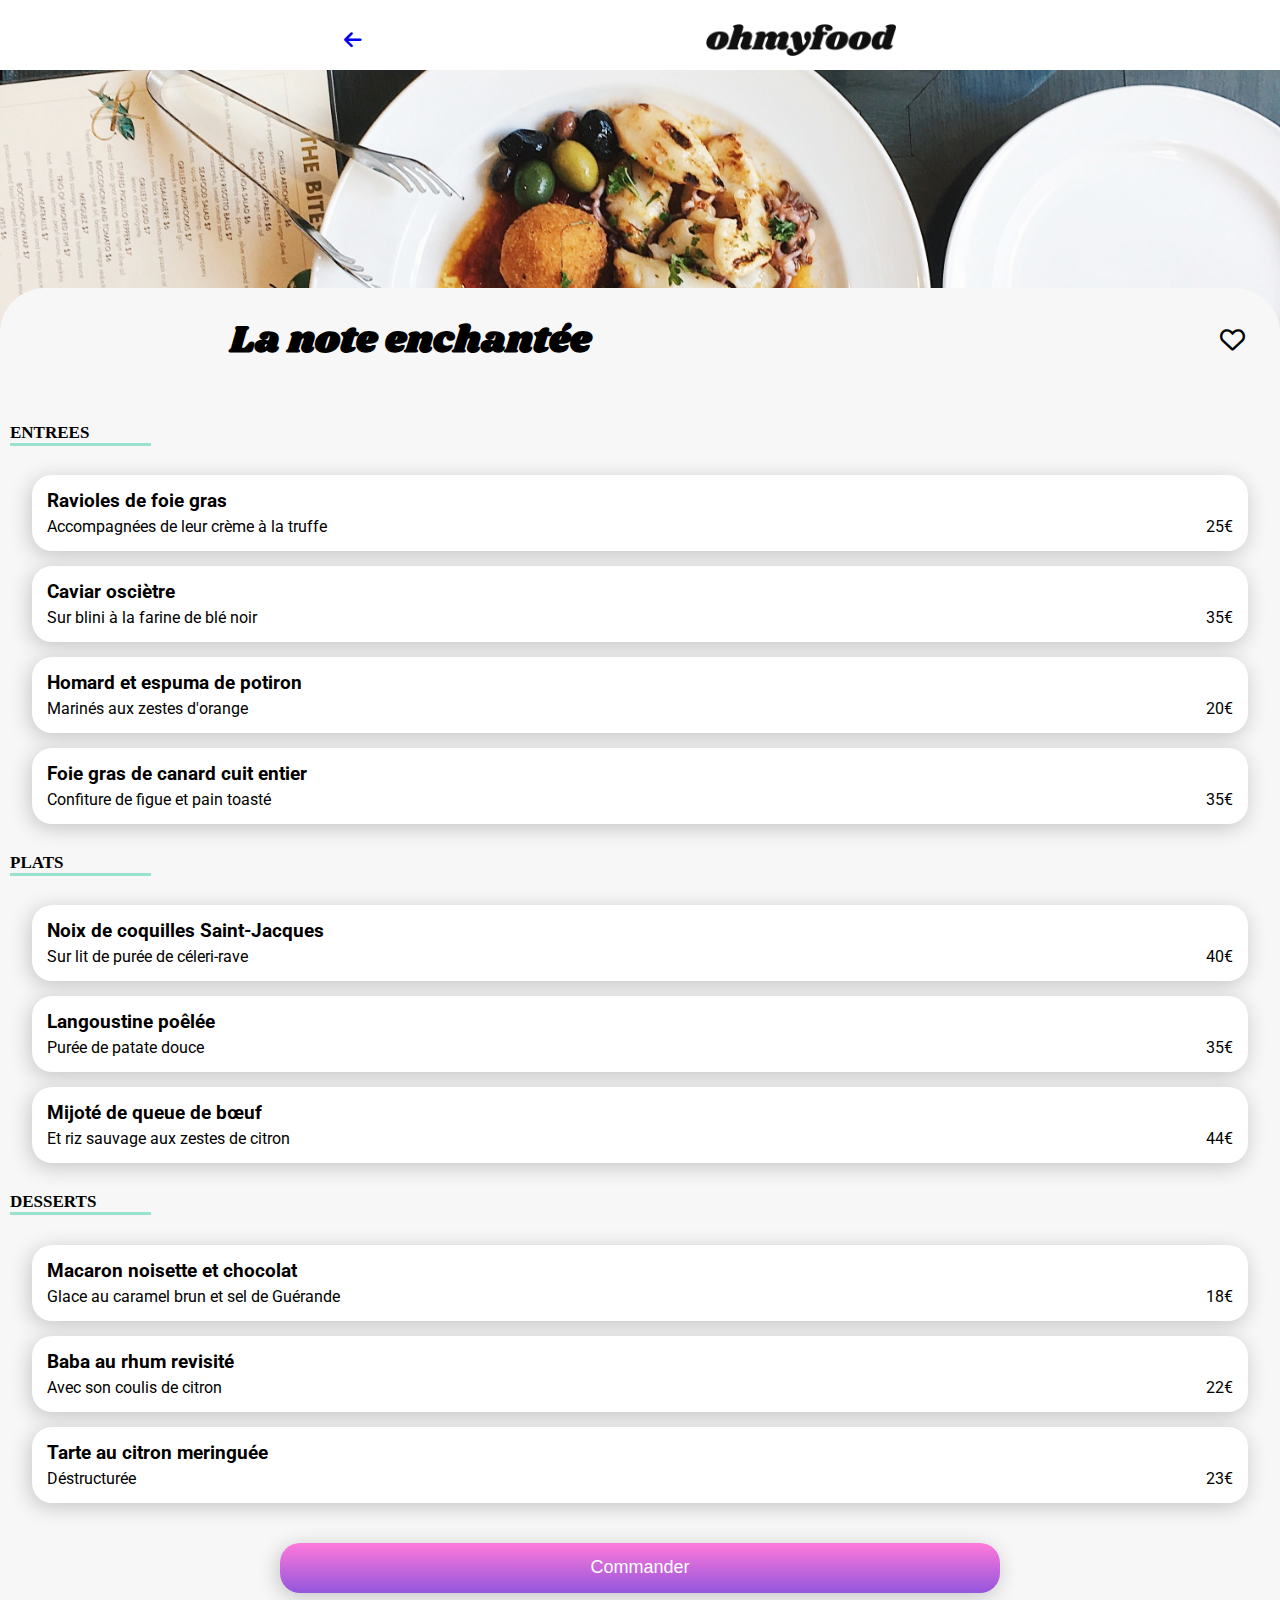
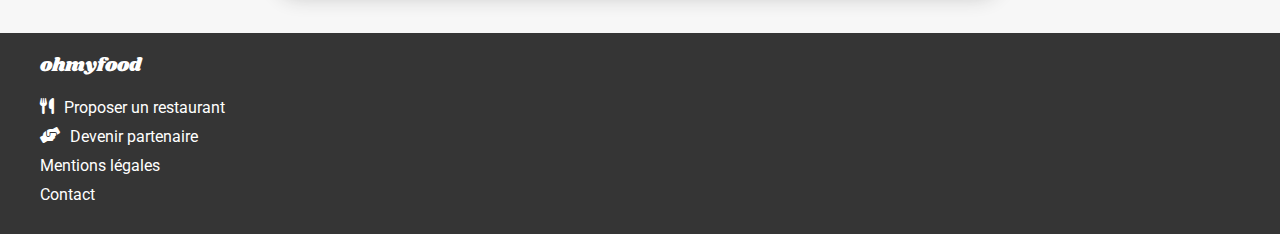
==== restaurants/la-note-enchantee.html @ 859bab1b "mis en page des restaurant, mis en place animations reto 1, details a regler" ====
<!DOCTYPE html>
<html lang="fr">
<head>
    <meta charset="UTF-8">
    <meta name="viewport" content="width=device-width, initial-scale=1.0">
    <link rel="stylesheet" href="/css/la-note-enchantee.css">
    <link rel="preconnect" href="https://fonts.googleapis.com">
    <link rel="preconnect" href="https://fonts.gstatic.com" crossorigin>
    <link href="https://fonts.googleapis.com/css2?family=Roboto:ital,wght@0,100;0,300;0,400;0,500;0,700;0,900;1,100;1,300;1,400;1,500;1,700;1,900&display=swap" rel="stylesheet">
    <link rel="preconnect" href="https://fonts.googleapis.com">
    <link rel="preconnect" href="https://fonts.gstatic.com" crossorigin>
    <link href="https://fonts.googleapis.com/css2?family=Roboto:ital,wght@0,100;0,300;0,400;0,500;0,700;0,900;1,100;1,300;1,400;1,500;1,700;1,900&family=Shrikhand&display=swap" rel="stylesheet">
    <link rel="stylesheet" href="https://cdnjs.cloudflare.com/ajax/libs/font-awesome/6.0.0-beta3/css/all.min.css">

    <title>La note enchantée</title>
</head>
<body>
    <header>
        <a href="/index.html"><i class="fa-solid fa-arrow-left"></i></a>
        <div class="logo">
            <img src="/images/logo/ohmyfood.png" alt="logo ohmyfood">
        </div>
    </header>
    <main>
        <div class="img-resto">
            <img src="/images/restaurants/stil-u2Lp8tXIcjw-unsplash.jpg" alt="">
        </div>

        <section class="content">
            <div class="resto-titre">
                <h1>La note enchantée</h1>

                <div class="btns-like">
                    <span class="icon-wrapper like-1">
                        <i class="fa-regular fa-heart no-gradient"></i>
                        <i class="fa-solid fa-heart icon-gradient"></i>
                    </span>
                </div> 
            </div>
            <div class="card-content">
                <div class="titre">
                    <h2>ENTREES</h2>
                </div>
                <div class="cards">
                    <article class="card">
                        <div class="text">
                            <h3>Ravioles de foie gras</h3>
                            <p>Accompagnées de leur crème à la truffe</p>
                        </div>
                        <span class="prix">25€</span>
                    </article>
                    <article class="card">
                        <div class="text">
                            <h3>Caviar osciètre </h3>
                            <p>Sur blini à la farine de blé noir</p>
                        </div>
                        <span class="prix">35€</span>
                    </article>
                    <article class="card">
                        <div class="text">
                            <h3>Homard et espuma de potiron</h3>
                            <p>Marinés aux zestes d'orange</p>
                        </div>
                        <span class="prix">20€</span>
                    </article>
                    <article class="card">
                        <div class="text">
                            <h3>Foie gras de canard cuit entier</h3>
                            <p>Confiture de figue et pain toasté</p>
                        </div>
                        <span class="prix">35€</span>
                    </article>
                </div>
            </div>
            <div class="card-content">
                <div class="titre">
                    <h2>PLATS</h2>
                </div>
                <div class="cards">
                    <article class="card">
                        <div class="text">
                            <h3>Noix de coquilles Saint-Jacques</h3>
                            <p>Sur lit de purée de céleri-rave</p>
                        </div>
                        <span class="prix">40€</span>
                    </article>
                    <article class="card">
                        <div class="text">
                            <h3>Langoustine poêlée</h3>
                            <p>Purée de patate douce</p>
                        </div>
                        <span class="prix">35€</span>
                    </article>
                    <article class="card">
                        <div class="text">
                            <h3>Mijoté de queue de bœuf</h3>
                            <p>Et riz sauvage aux zestes de citron</p>
                        </div>
                        <span class="prix">44€</span>
                    </article>
                </div>
            </div>
            <div class="card-content">
                <div class="titre">
                    <h2>DESSERTS</h2>
                </div>
                <div class="cards">
                    <article class="card">
                        <div class="text">
                            <h3>Macaron noisette et chocolat</h3>
                            <p>Glace au caramel brun et sel de Guérande</p>
                        </div>
                        <span class="prix">18€</span>
                    </article>
                    <article class="card">
                        <div class="text">
                            <h3>Baba au rhum revisité </h3>
                            <p>Avec son coulis de citron</p>
                        </div>
                        <span class="prix">22€</span>
                    </article>
                    <article class="card">
                        <div class="text">
                            <h3>Tarte au citron meringuée </h3>
                            <p>Déstructurée</p>
                        </div>
                        <span class="prix">23€</span>
                    </article>
                </div>
            </div>
            <div class="button">
                <button class="btn">Commander</button>
            </div>
            <footer>
                <div class="footer-titre">
                    <p>ohmyfood</p>
                </div>
                <ul>
                    <li><i class="fa-solid fa-utensils"></i>Proposer un restaurant</li>
                    <li><i class="fa-solid fa-handshake-angle"></i>Devenir partenaire</li>
                    <li>Mentions légales</li>
                    <li>Contact</li>
                </ul>
    
                
            </footer>
    
        </section>
        
    </main>
</body>
</html>
---- css/la-note-enchantee.css ----
body {
  margin: 0%;
}

header {
  display: flex;
  justify-content: space-evenly;
  align-items: center;
  height: 60px;
  padding-top: 10px;
  margin-right: 40px;
}
header i {
  font-size: 20px;
}
header img {
  display: flex;
  position: relative;
  width: 190px;
}

main .img-resto img {
  display: flex;
  object-fit: cover;
  height: 280px;
  width: 100%;
}
main .content {
  display: flex;
  flex-direction: column;
  position: absolute;
  top: 32%;
  background-color: #f7f7f7;
  border-radius: 45px 45px 0px 0px;
  width: 100%;
}
main .content .resto-titre {
  display: flex;
  justify-content: space-around;
  align-items: center;
  font-family: "shrikhand", sans-serif;
  font-size: 19px;
}
main .content .resto-titre .btns-like {
  display: inline-block;
  cursor: pointer;
}
main .content .resto-titre .btns-like .icon-wrapper {
  position: absolute;
  display: inline-block;
  right: 60px;
  top: 2.5%;
}
main .content .resto-titre .btns-like .fa-heart {
  font-size: 25px;
  transition: all 0.3s;
  position: absolute;
  top: 0;
  left: 0;
}
main .content .resto-titre .btns-like .icon-gradient {
  background: linear-gradient(to bottom, #9356DC, #ff79DA);
  -webkit-background-clip: text;
  -webkit-text-fill-color: transparent;
  background-clip: text;
  opacity: 0;
}
main .content .resto-titre .btns-like .no-gradient {
  color: #000;
  opacity: 1;
}
main .content .resto-titre .btns-like .icon-wrapper:hover .no-gradient {
  opacity: 0;
}
main .content .resto-titre .btns-like .icon-wrapper:hover .icon-gradient {
  opacity: 1;
}
main .card-content {
  display: flex;
  margin-top: 15px;
  flex-direction: column;
  gap: 15px;
}
main .card-content .titre h2 {
  display: flex;
  margin-left: 10px;
  border-bottom: 3px solid;
  border-color: #99E2D0;
  width: 11%;
  font-size: 17px;
}
main .cards {
  display: flex;
  flex-direction: column;
  align-items: center;
  gap: 15px;
  font-family: "roboto", sans-serif;
}
main .cards .card {
  display: flex;
  justify-content: space-between;
  background-color: white;
  border-radius: 20px;
  width: 95%;
  box-shadow: -2px 4px 20px 0px #c4c4c4;
}
main .cards .card .text {
  display: flex;
  flex-direction: column;
}
main .cards .card .text h3 {
  display: flex;
  flex-direction: column;
  margin: 15px 0px 0px 15px;
}
main .cards .card .text p {
  margin: 5px 0px 15px 15px;
}
main .cards .card .prix {
  display: flex;
  justify-content: center;
  align-items: end;
  padding-bottom: 15px;
  margin-right: 15px;
}
main .button {
  display: flex;
  justify-content: center;
  margin: 40px;
}
main .button .btn {
  display: flex;
  align-items: center;
  justify-content: center;
  border-radius: 20px;
  font-size: 18px;
  border: none;
  width: 60%;
  height: 50px;
  color: white;
  background: linear-gradient(to bottom, #ff79DA, #9356DC);
  box-shadow: -2px 4px 20px 0px #c4c4c4;
  transition: box-shadow 400ms, transform 400ms;
}
main .button .btn:hover {
  transform: scale(1.01);
  background: linear-gradient(to bottom, #ff94e1, #a373de);
  box-shadow: 0px 6px 11px 9px #c4c4c4;
}
main footer {
  background-color: #353535;
  color: white;
  font-family: "roboto", sans-serif;
}
main footer ul {
  list-style-type: none;
  display: flex;
  flex-direction: column;
  gap: 10px;
  margin: 0px;
  padding-bottom: 30px;
}
main footer ul li {
  display: flex;
  gap: 10px;
}
main footer .footer-titre {
  display: flex;
  margin-left: 40px;
  font-family: "shrikhand", sans-serif;
  font-size: 19px;
}

/*# sourceMappingURL=la-note-enchantee.css.map */
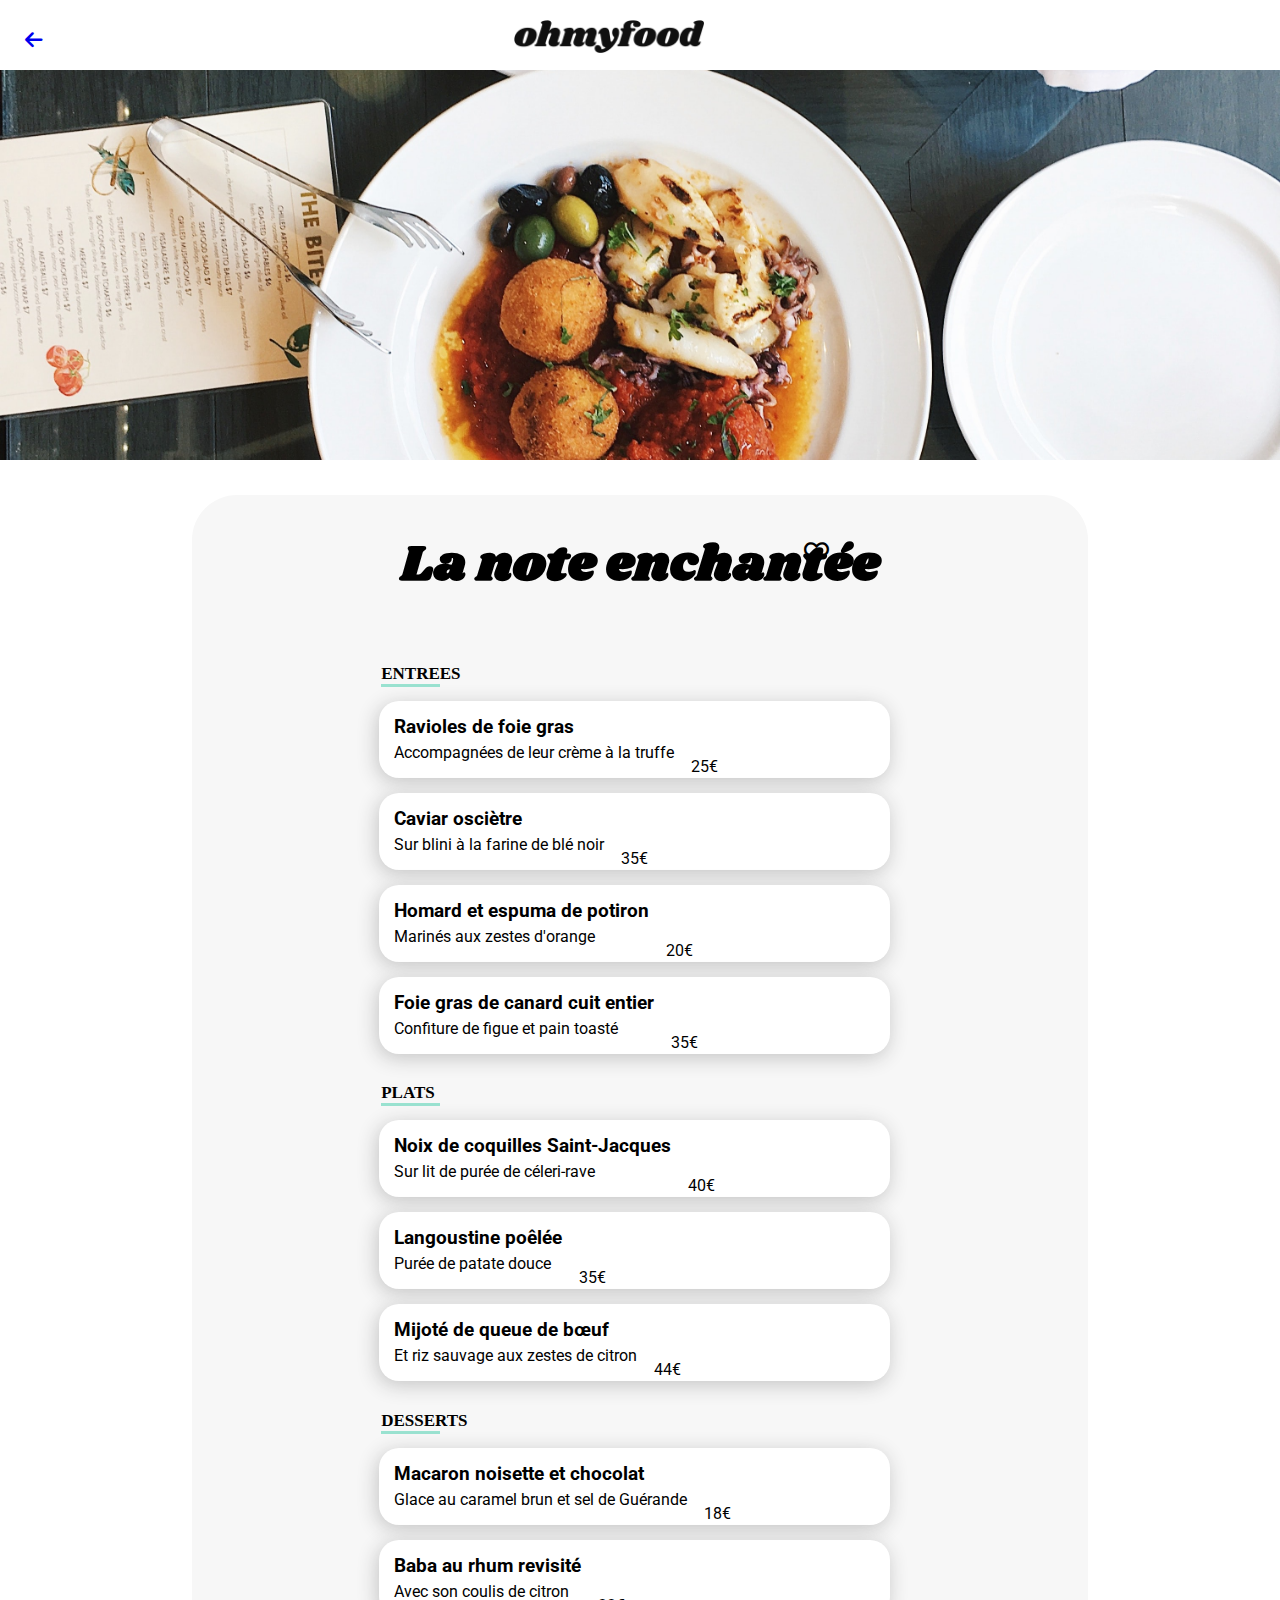
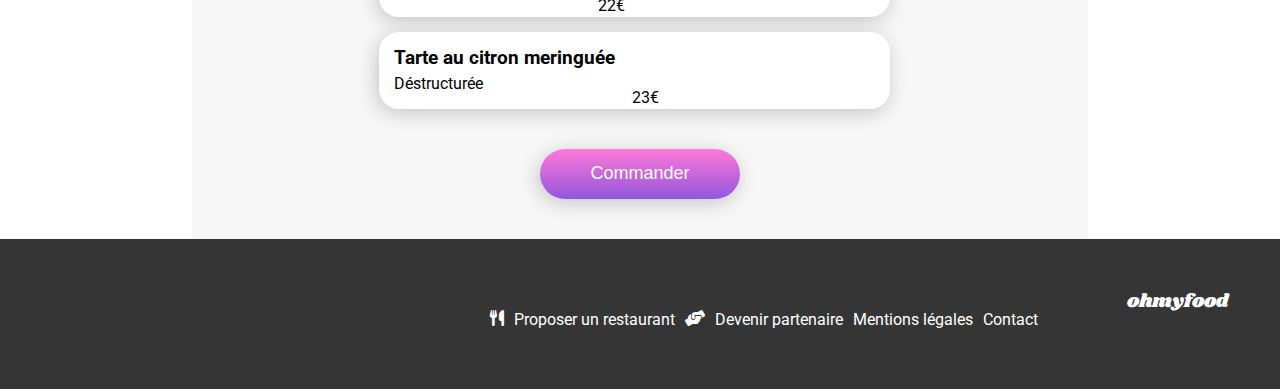
==== commit 288f955e: "tablette et desktop" ====
--- a/restaurants/la-note-enchantee.html
+++ b/restaurants/la-note-enchantee.html
@@ -3,7 +3,8 @@
 <head>
     <meta charset="UTF-8">
     <meta name="viewport" content="width=device-width, initial-scale=1.0">
-    <link rel="stylesheet" href="/css/la-note-enchantee.css">
+    <link rel="stylesheet" href="/css/resto-style.css">
+    <link rel="stylesheet" href="/css/animations.css">
     <link rel="preconnect" href="https://fonts.googleapis.com">
     <link rel="preconnect" href="https://fonts.gstatic.com" crossorigin>
     <link href="https://fonts.googleapis.com/css2?family=Roboto:ital,wght@0,100;0,300;0,400;0,500;0,700;0,900;1,100;1,300;1,400;1,500;1,700;1,900&display=swap" rel="stylesheet">
@@ -135,11 +136,11 @@
                 <div class="footer-titre">
                     <p>ohmyfood</p>
                 </div>
-                <ul>
+                <ul class="footer-list">
                     <li><i class="fa-solid fa-utensils"></i>Proposer un restaurant</li>
                     <li><i class="fa-solid fa-handshake-angle"></i>Devenir partenaire</li>
                     <li>Mentions légales</li>
-                    <li>Contact</li>
+                    <li><a href="to email">Contact</a></li>
                 </ul>
     
                 
--- a/css/resto-style.css
+++ b/css/resto-style.css
@@ -0,0 +1,341 @@
+body {
+  margin: 0%;
+}
+
+header {
+  display: flex;
+  justify-content: space-evenly;
+  align-items: center;
+  height: 60px;
+  padding-top: 10px;
+  margin-right: 40px;
+}
+header i {
+  font-size: 20px;
+}
+header img {
+  display: flex;
+  position: relative;
+  width: 190px;
+}
+
+main .img-resto {
+  display: flex;
+  justify-content: center;
+  height: 260px;
+}
+main .img-resto img {
+  width: 100%;
+}
+main .content {
+  display: flex;
+  flex-direction: column;
+  position: absolute;
+  top: 32%;
+  background-color: #f7f7f7;
+  border-radius: 45px 45px 0px 0px;
+  width: 100%;
+}
+main .content .resto-titre {
+  display: flex;
+  justify-content: space-around;
+  align-items: center;
+  font-family: "shrikhand", sans-serif;
+  font-size: 19px;
+}
+main .content .resto-titre .btns-like {
+  display: inline-block;
+  cursor: pointer;
+}
+main .content .resto-titre .btns-like .icon-wrapper {
+  position: absolute;
+  display: inline-block;
+  right: 60px;
+  top: 2.5%;
+}
+main .content .resto-titre .btns-like .fa-heart {
+  font-size: 25px;
+  transition: all 0.3s;
+  position: absolute;
+  top: 0;
+  left: 0;
+}
+main .content .resto-titre .btns-like .icon-gradient {
+  background: linear-gradient(to bottom, #9356DC, #ff79DA);
+  -webkit-background-clip: text;
+  -webkit-text-fill-color: transparent;
+  background-clip: text;
+  opacity: 0;
+}
+main .content .resto-titre .btns-like .no-gradient {
+  color: #000;
+  opacity: 1;
+}
+main .content .resto-titre .btns-like .icon-wrapper:hover .no-gradient {
+  opacity: 0;
+}
+main .content .resto-titre .btns-like .icon-wrapper:hover .icon-gradient {
+  opacity: 1;
+}
+main .card-content {
+  display: flex;
+  margin-top: 15px;
+  flex-direction: column;
+}
+main .card-content .titre {
+  display: flex;
+}
+main .card-content .titre h2 {
+  display: flex;
+  margin-left: 10px;
+  border-bottom: 3px solid;
+  border-color: #99E2D0;
+  width: 11%;
+  font-size: 17px;
+}
+main .cards {
+  display: flex;
+  flex-direction: column;
+  justify-content: center;
+  margin-left: 8px;
+  width: 95%;
+  gap: 15px;
+  font-family: "roboto", sans-serif;
+}
+main .cards .card {
+  display: flex;
+  position: relative;
+  background-color: white;
+  border-radius: 20px;
+  width: 100%;
+  height: 77px;
+  box-shadow: -2px 4px 20px 0px #c4c4c4;
+  overflow: hidden;
+  cursor: pointer;
+}
+main .cards .card .text {
+  display: flex;
+  flex-direction: column;
+  text-overflow: ellipsis;
+}
+main .cards .card .text h3 {
+  display: flex;
+  flex-direction: column;
+  margin: 15px 0px 0px 15px;
+}
+main .cards .card .text p {
+  margin: 5px 0px 15px 15px;
+}
+main .cards .card .anim {
+  display: flex;
+  position: absolute;
+  right: 0%;
+}
+main .cards .card:hover > .anim {
+  animation-name: check;
+  animation-duration: 500ms;
+  animation-delay: 10ms;
+  animation-timing-function: ease;
+  translate: -100%;
+  background-color: white;
+}
+main .cards .card .prix {
+  display: flex;
+  justify-content: center;
+  align-items: end;
+  color: #000;
+  height: 75px;
+  width: 60px;
+}
+main .cards .card .check {
+  display: flex;
+  background-color: #99E2D0;
+  width: 75px;
+  height: 77px;
+  justify-content: center;
+  align-items: center;
+  color: white;
+  font-size: 26px;
+  border-radius: 0px 15px 15px 0px;
+  position: absolute;
+}
+main .button {
+  display: flex;
+  justify-content: center;
+  margin: 40px;
+}
+main .button .btn {
+  display: flex;
+  align-items: center;
+  justify-content: center;
+  border-radius: 30px;
+  font-size: 18px;
+  border: none;
+  width: 60%;
+  height: 50px;
+  color: white;
+  background: linear-gradient(to bottom, #ff79DA, #9356DC);
+  box-shadow: -2px 4px 20px 0px #c4c4c4;
+  transition: box-shadow 400ms, transform 400ms;
+}
+main .button .btn:hover {
+  transform: scale(1.01);
+  background: linear-gradient(to bottom, #ff94e1, #a373de);
+  box-shadow: 0px 6px 11px 9px #c4c4c4;
+}
+main footer {
+  background-color: #353535;
+  color: white;
+  font-family: "roboto", sans-serif;
+}
+main footer ul {
+  list-style-type: none;
+  display: flex;
+  flex-direction: column;
+  gap: 10px;
+  margin: 0px;
+  padding-bottom: 30px;
+}
+main footer ul li {
+  display: flex;
+  gap: 10px;
+}
+main footer .footer-titre {
+  display: flex;
+  margin-left: 40px;
+  font-family: "shrikhand", sans-serif;
+  font-size: 19px;
+}
+
+/************desktop************/
+@media all and (min-width: 1025px) {
+  header {
+    justify-content: space-between;
+    padding-left: 25px;
+  }
+  header img {
+    display: flex;
+    position: absolute;
+    right: 45%;
+    top: 20px;
+  }
+  main img {
+    display: flex;
+    object-fit: cover;
+    height: 390px;
+  }
+  main .content {
+    display: flex;
+    align-items: center;
+    justify-content: center;
+    width: 70%;
+    right: 15%;
+    top: 55%;
+  }
+  main .content .resto-titre {
+    font-size: 25px;
+  }
+  main .content .btns-like {
+    display: flex;
+    position: absolute;
+    right: 25%;
+    top: 45px;
+  }
+  main .content .card-content {
+    width: 60%;
+  }
+  main .content .card-content .check {
+    width: 60px;
+  }
+  main .content .btn {
+    width: 200px;
+  }
+  main footer {
+    display: flex;
+    flex-direction: row-reverse;
+    width: 142.8%;
+    height: 150px;
+  }
+  main .footer-titre {
+    display: flex;
+    position: absolute;
+    right: -140px;
+    top: 92%;
+  }
+  main .footer-list {
+    display: flex;
+    flex-direction: row;
+    position: absolute;
+    bottom: 60px;
+    right: 50px;
+    padding: 0%;
+  }
+  main .footer-list a {
+    color: white;
+    text-decoration: none;
+  }
+}
+/**************tablet****************/
+@media (min-width: 600px) and (max-width: 1024px) {
+  header {
+    display: flex;
+    margin: 0;
+    justify-content: center;
+    gap: 50px;
+  }
+  header a {
+    display: flex;
+    left: 60px;
+    text-decoration: none;
+    position: absolute;
+  }
+  main .img-resto {
+    height: auto;
+  }
+  main .content {
+    top: 40%;
+    align-items: center;
+    justify-content: center;
+  }
+  main .content .resto-titre {
+    font-size: 25px;
+  }
+  main .content .btns-like {
+    display: flex;
+    position: absolute;
+    right: 15%;
+    top: 50px;
+  }
+  main .content .card-content {
+    width: 80%;
+  }
+  main .content .button {
+    width: 300px;
+  }
+  main .content footer {
+    width: 1007px;
+    display: flex;
+    flex-direction: row-reverse;
+    justify-content: space-around;
+  }
+  main .content footer .footer-titre {
+    display: flex;
+    align-items: center;
+    justify-content: center;
+  }
+  main .content footer .footer-list {
+    display: flex;
+    flex-direction: row;
+    align-items: center;
+    right: 50px;
+    height: 130px;
+    padding: 0%;
+    margin: 0%;
+  }
+  main .content footer .footer-list a {
+    text-decoration: none;
+    color: white;
+  }
+}
+
+/*# sourceMappingURL=resto-style.css.map */
--- a/css/animations.css
+++ b/css/animations.css
@@ -0,0 +1,10 @@
+@keyframes check {
+  from {
+    transform: translateX(100%);
+  }
+  to {
+    transform: translateX(0%);
+  }
+}
+
+/*# sourceMappingURL=animations.css.map */
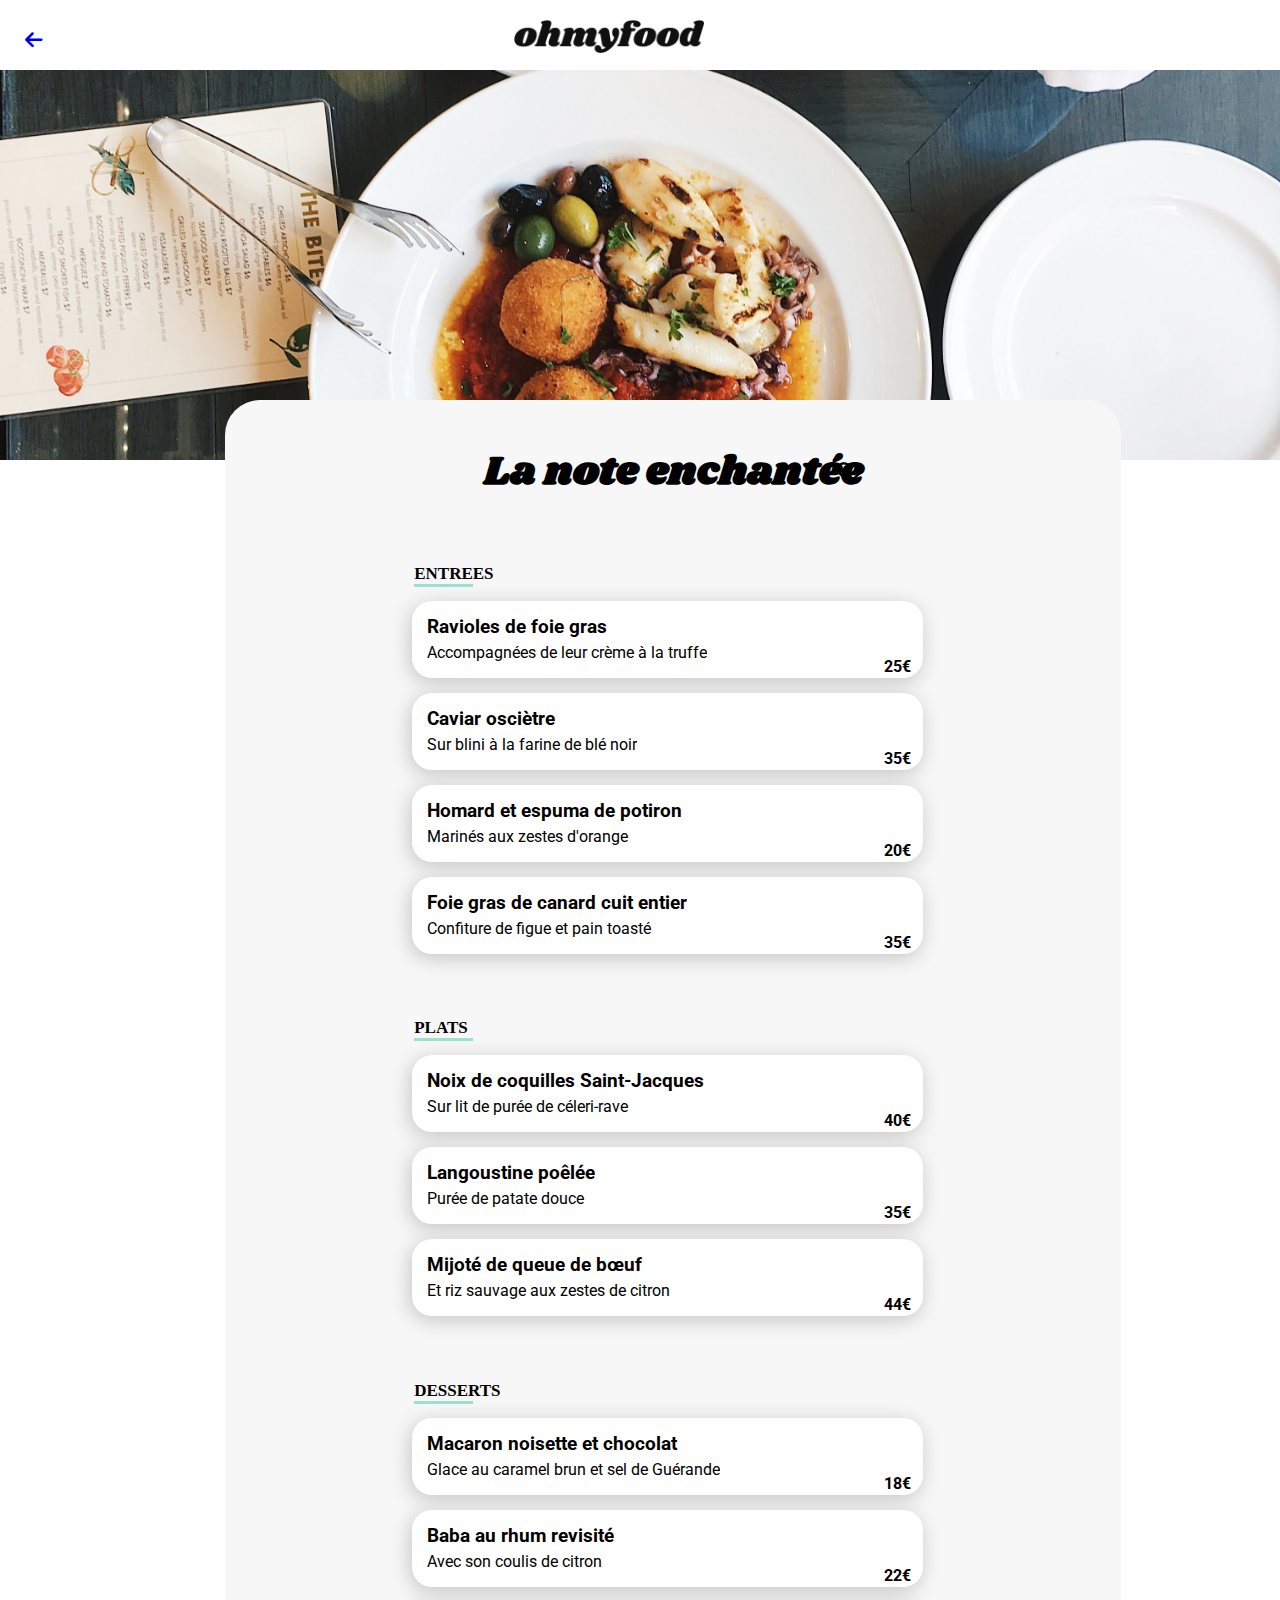
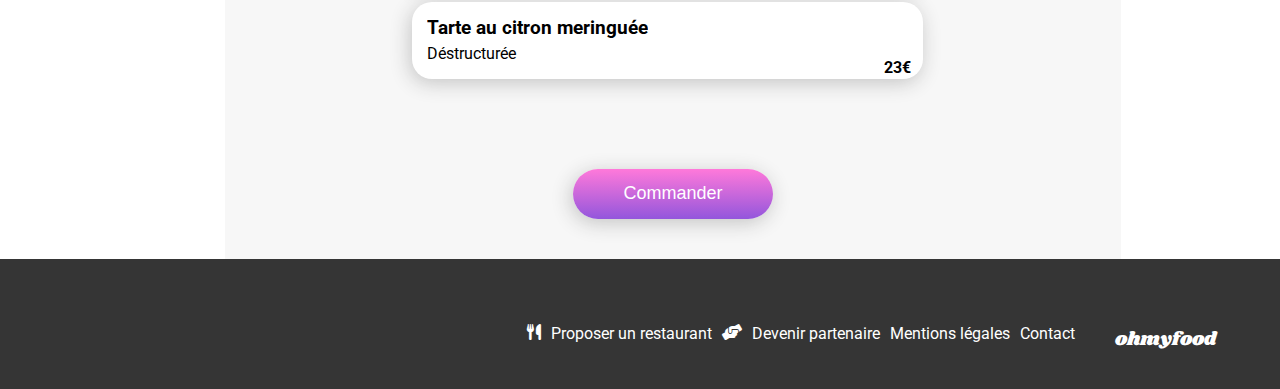
==== commit 2a4a68ec: "animations des menus + mise en page + creation des imports et elimination des fichiers inutiles" ====
--- a/restaurants/la-note-enchantee.html
+++ b/restaurants/la-note-enchantee.html
@@ -48,28 +48,40 @@
                             <h3>Ravioles de foie gras</h3>
                             <p>Accompagnées de leur crème à la truffe</p>
                         </div>
-                        <span class="prix">25€</span>
+                        <div class="anim">
+                            <span class="prix"><strong>25€</strong></span>
+                            <div class="check"><i class="fa-solid fa-circle-check"></i></div>
+                        </div>
                     </article>
                     <article class="card">
                         <div class="text">
                             <h3>Caviar osciètre </h3>
                             <p>Sur blini à la farine de blé noir</p>
                         </div>
-                        <span class="prix">35€</span>
+                        <div class="anim">
+                            <span class="prix"><strong>35€</strong></span>
+                            <div class="check"><i class="fa-solid fa-circle-check"></i></div>
+                        </div>
                     </article>
                     <article class="card">
                         <div class="text">
                             <h3>Homard et espuma de potiron</h3>
                             <p>Marinés aux zestes d'orange</p>
                         </div>
-                        <span class="prix">20€</span>
+                        <div class="anim">
+                            <span class="prix"><strong>20€</strong></span>
+                            <div class="check"><i class="fa-solid fa-circle-check"></i></div>
+                        </div>
                     </article>
                     <article class="card">
                         <div class="text">
                             <h3>Foie gras de canard cuit entier</h3>
                             <p>Confiture de figue et pain toasté</p>
                         </div>
-                        <span class="prix">35€</span>
+                        <div class="anim">
+                            <span class="prix"><strong>35€</strong></span>
+                            <div class="check"><i class="fa-solid fa-circle-check"></i></div>
+                        </div>
                     </article>
                 </div>
             </div>
@@ -83,21 +95,30 @@
                             <h3>Noix de coquilles Saint-Jacques</h3>
                             <p>Sur lit de purée de céleri-rave</p>
                         </div>
-                        <span class="prix">40€</span>
+                        <div class="anim">
+                            <span class="prix"><strong>40€</strong></span>
+                            <div class="check"><i class="fa-solid fa-circle-check"></i></div>
+                        </div>
                     </article>
                     <article class="card">
                         <div class="text">
                             <h3>Langoustine poêlée</h3>
                             <p>Purée de patate douce</p>
                         </div>
-                        <span class="prix">35€</span>
+                        <div class="anim">
+                            <span class="prix"><strong>35€</strong></span>
+                            <div class="check"><i class="fa-solid fa-circle-check"></i></div>
+                        </div>
                     </article>
                     <article class="card">
                         <div class="text">
                             <h3>Mijoté de queue de bœuf</h3>
                             <p>Et riz sauvage aux zestes de citron</p>
                         </div>
-                        <span class="prix">44€</span>
+                        <div class="anim">
+                            <span class="prix"><strong>44€</strong></span>
+                            <div class="check"><i class="fa-solid fa-circle-check"></i></div>
+                        </div>
                     </article>
                 </div>
             </div>
@@ -111,43 +132,48 @@
                             <h3>Macaron noisette et chocolat</h3>
                             <p>Glace au caramel brun et sel de Guérande</p>
                         </div>
-                        <span class="prix">18€</span>
+                        <div class="anim">
+                            <span class="prix"><strong>18€</strong></span>
+                            <div class="check"><i class="fa-solid fa-circle-check"></i></div>
+                        </div>
                     </article>
                     <article class="card">
                         <div class="text">
                             <h3>Baba au rhum revisité </h3>
                             <p>Avec son coulis de citron</p>
                         </div>
-                        <span class="prix">22€</span>
+                        <div class="anim">
+                            <span class="prix"><strong>22€</strong></span>
+                            <div class="check"><i class="fa-solid fa-circle-check"></i></div>
+                        </div>
                     </article>
                     <article class="card">
                         <div class="text">
                             <h3>Tarte au citron meringuée </h3>
                             <p>Déstructurée</p>
                         </div>
-                        <span class="prix">23€</span>
+                        <div class="anim">
+                            <span class="prix"><strong>23€</strong></span>
+                            <div class="check"><i class="fa-solid fa-circle-check"></i></div>
+                        </div>
                     </article>
                 </div>
             </div>
             <div class="button">
                 <button class="btn">Commander</button>
             </div>
-            <footer>
-                <div class="footer-titre">
-                    <p>ohmyfood</p>
-                </div>
-                <ul class="footer-list">
-                    <li><i class="fa-solid fa-utensils"></i>Proposer un restaurant</li>
-                    <li><i class="fa-solid fa-handshake-angle"></i>Devenir partenaire</li>
-                    <li>Mentions légales</li>
-                    <li><a href="to email">Contact</a></li>
-                </ul>
-    
-                
-            </footer>
-    
         </section>
-        
     </main>
+    <footer>
+        <div class="footer-titre">
+            <p>ohmyfood</p>
+        </div>
+        <ul class="footer-list">
+            <li><i class="fa-solid fa-utensils"></i>Proposer un restaurant</li>
+            <li><i class="fa-solid fa-handshake-angle"></i>Devenir partenaire</li>
+            <li>Mentions légales</li>
+            <li><a href="mailto:NOMDUMAIL@MAIL.COM">Contact</a></li>
+        </ul>
+    </footer>
 </body>
 </html>--- a/css/resto-style.css
+++ b/css/resto-style.css
@@ -26,14 +26,12 @@
 }
 main .img-resto img {
   width: 100%;
+  object-fit: cover;
 }
 main .content {
   display: flex;
   flex-direction: column;
-  position: absolute;
-  top: 32%;
   background-color: #f7f7f7;
-  border-radius: 45px 45px 0px 0px;
   width: 100%;
 }
 main .content .resto-titre {
@@ -42,6 +40,15 @@
   align-items: center;
   font-family: "shrikhand", sans-serif;
   font-size: 19px;
+  width: 100%;
+  border-radius: 35px 35px 0px 0px;
+  background-color: #f7f7f7;
+  height: 70px;
+  position: relative;
+  top: -30px;
+}
+main .content .resto-titre h1 {
+  margin-top: 50px;
 }
 main .content .resto-titre .btns-like {
   display: inline-block;
@@ -57,7 +64,7 @@
   font-size: 25px;
   transition: all 0.3s;
   position: absolute;
-  top: 0;
+  top: 35px;
   left: 0;
 }
 main .content .resto-titre .btns-like .icon-gradient {
@@ -79,7 +86,6 @@
 }
 main .card-content {
   display: flex;
-  margin-top: 15px;
   flex-direction: column;
 }
 main .card-content .titre {
@@ -104,7 +110,7 @@
 }
 main .cards .card {
   display: flex;
-  position: relative;
+  justify-content: space-between;
   background-color: white;
   border-radius: 20px;
   width: 100%;
@@ -116,27 +122,33 @@
 main .cards .card .text {
   display: flex;
   flex-direction: column;
+  overflow: hidden;
+}
+main .cards .card .text h3 {
+  display: flex;
+  flex-direction: column;
+  margin: 15px 0px 0px 15px;
+  overflow: hidden;
   text-overflow: ellipsis;
-}
-main .cards .card .text h3 {
-  display: flex;
-  flex-direction: column;
-  margin: 15px 0px 0px 15px;
+  white-space: nowrap;
 }
 main .cards .card .text p {
   margin: 5px 0px 15px 15px;
+  overflow: hidden;
+  text-overflow: ellipsis;
+  white-space: nowrap;
 }
 main .cards .card .anim {
   display: flex;
-  position: absolute;
+  justify-content: flex-end;
+  gap: 10px;
   right: 0%;
+  transition: transform 0.5s ease;
+  transform: translateX(75px);
+  transform-origin: right;
 }
 main .cards .card:hover > .anim {
-  animation-name: check;
-  animation-duration: 500ms;
-  animation-delay: 10ms;
-  animation-timing-function: ease;
-  translate: -100%;
+  transform: translateX(0px);
   background-color: white;
 }
 main .cards .card .prix {
@@ -146,6 +158,7 @@
   color: #000;
   height: 75px;
   width: 60px;
+  margin-bottom: 5px;
 }
 main .cards .card .check {
   display: flex;
@@ -157,7 +170,6 @@
   color: white;
   font-size: 26px;
   border-radius: 0px 15px 15px 0px;
-  position: absolute;
 }
 main .button {
   display: flex;
@@ -183,29 +195,6 @@
   background: linear-gradient(to bottom, #ff94e1, #a373de);
   box-shadow: 0px 6px 11px 9px #c4c4c4;
 }
-main footer {
-  background-color: #353535;
-  color: white;
-  font-family: "roboto", sans-serif;
-}
-main footer ul {
-  list-style-type: none;
-  display: flex;
-  flex-direction: column;
-  gap: 10px;
-  margin: 0px;
-  padding-bottom: 30px;
-}
-main footer ul li {
-  display: flex;
-  gap: 10px;
-}
-main footer .footer-titre {
-  display: flex;
-  margin-left: 40px;
-  font-family: "shrikhand", sans-serif;
-  font-size: 19px;
-}
 
 /************desktop************/
 @media all and (min-width: 1025px) {
@@ -229,17 +218,20 @@
     align-items: center;
     justify-content: center;
     width: 70%;
-    right: 15%;
-    top: 55%;
+    margin: 100px 200px 0px 225px;
+    gap: 50px;
   }
   main .content .resto-titre {
-    font-size: 25px;
+    font-size: 20px;
+  }
+  main .content .resto-titre h1 {
+    margin-top: 100px;
   }
   main .content .btns-like {
     display: flex;
     position: absolute;
     right: 25%;
-    top: 45px;
+    top: 25px;
   }
   main .content .card-content {
     width: 60%;
@@ -249,30 +241,6 @@
   }
   main .content .btn {
     width: 200px;
-  }
-  main footer {
-    display: flex;
-    flex-direction: row-reverse;
-    width: 142.8%;
-    height: 150px;
-  }
-  main .footer-titre {
-    display: flex;
-    position: absolute;
-    right: -140px;
-    top: 92%;
-  }
-  main .footer-list {
-    display: flex;
-    flex-direction: row;
-    position: absolute;
-    bottom: 60px;
-    right: 50px;
-    padding: 0%;
-  }
-  main .footer-list a {
-    color: white;
-    text-decoration: none;
   }
 }
 /**************tablet****************/
@@ -312,29 +280,91 @@
   main .content .button {
     width: 300px;
   }
-  main .content footer {
-    width: 1007px;
+}
+footer {
+  background-color: #353535;
+  color: white;
+  font-family: "roboto", sans-serif;
+}
+footer a {
+  text-decoration: none;
+  color: white;
+}
+footer ul {
+  list-style-type: none;
+  display: flex;
+  flex-direction: column;
+  gap: 10px;
+  margin: 0px;
+  padding-bottom: 30px;
+}
+footer ul li {
+  display: flex;
+  gap: 10px;
+}
+footer .footer-titre {
+  display: flex;
+  margin-left: 40px;
+  font-family: "shrikhand", sans-serif;
+  font-size: 19px;
+}
+
+@media all and (min-width: 1025px) {
+  footer {
     display: flex;
     flex-direction: row-reverse;
-    justify-content: space-around;
-  }
-  main .content footer .footer-titre {
-    display: flex;
-    align-items: center;
-    justify-content: center;
-  }
-  main .content footer .footer-list {
+    width: 100%;
+    height: 130px;
+  }
+  .footer-titre {
+    display: flex;
+    position: relative;
+    right: 5%;
+    bottom: -48px;
+    color: white;
+    height: 50px;
+  }
+  .footer-list {
     display: flex;
     flex-direction: row;
-    align-items: center;
-    right: 50px;
+    position: relative;
+    height: 50px;
+    right: 5%;
+    bottom: -50%;
+    padding: 0%;
+  }
+  .footer-list a {
+    color: white;
+    text-decoration: none;
+  }
+}
+@media (min-width: 970px) and (max-width: 1024px) {
+  footer {
+    display: flex;
+    flex-direction: row-reverse;
+    width: 100%;
     height: 130px;
+  }
+  .footer-titre {
+    display: flex;
+    position: relative;
+    right: 5%;
+    bottom: -48px;
+    color: white;
+    height: 50px;
+  }
+  .footer-list {
+    display: flex;
+    flex-direction: row;
+    position: relative;
+    height: 50px;
+    right: 5%;
+    bottom: -50%;
     padding: 0%;
-    margin: 0%;
-  }
-  main .content footer .footer-list a {
+  }
+  .footer-list a {
+    color: white;
     text-decoration: none;
-    color: white;
   }
 }
 
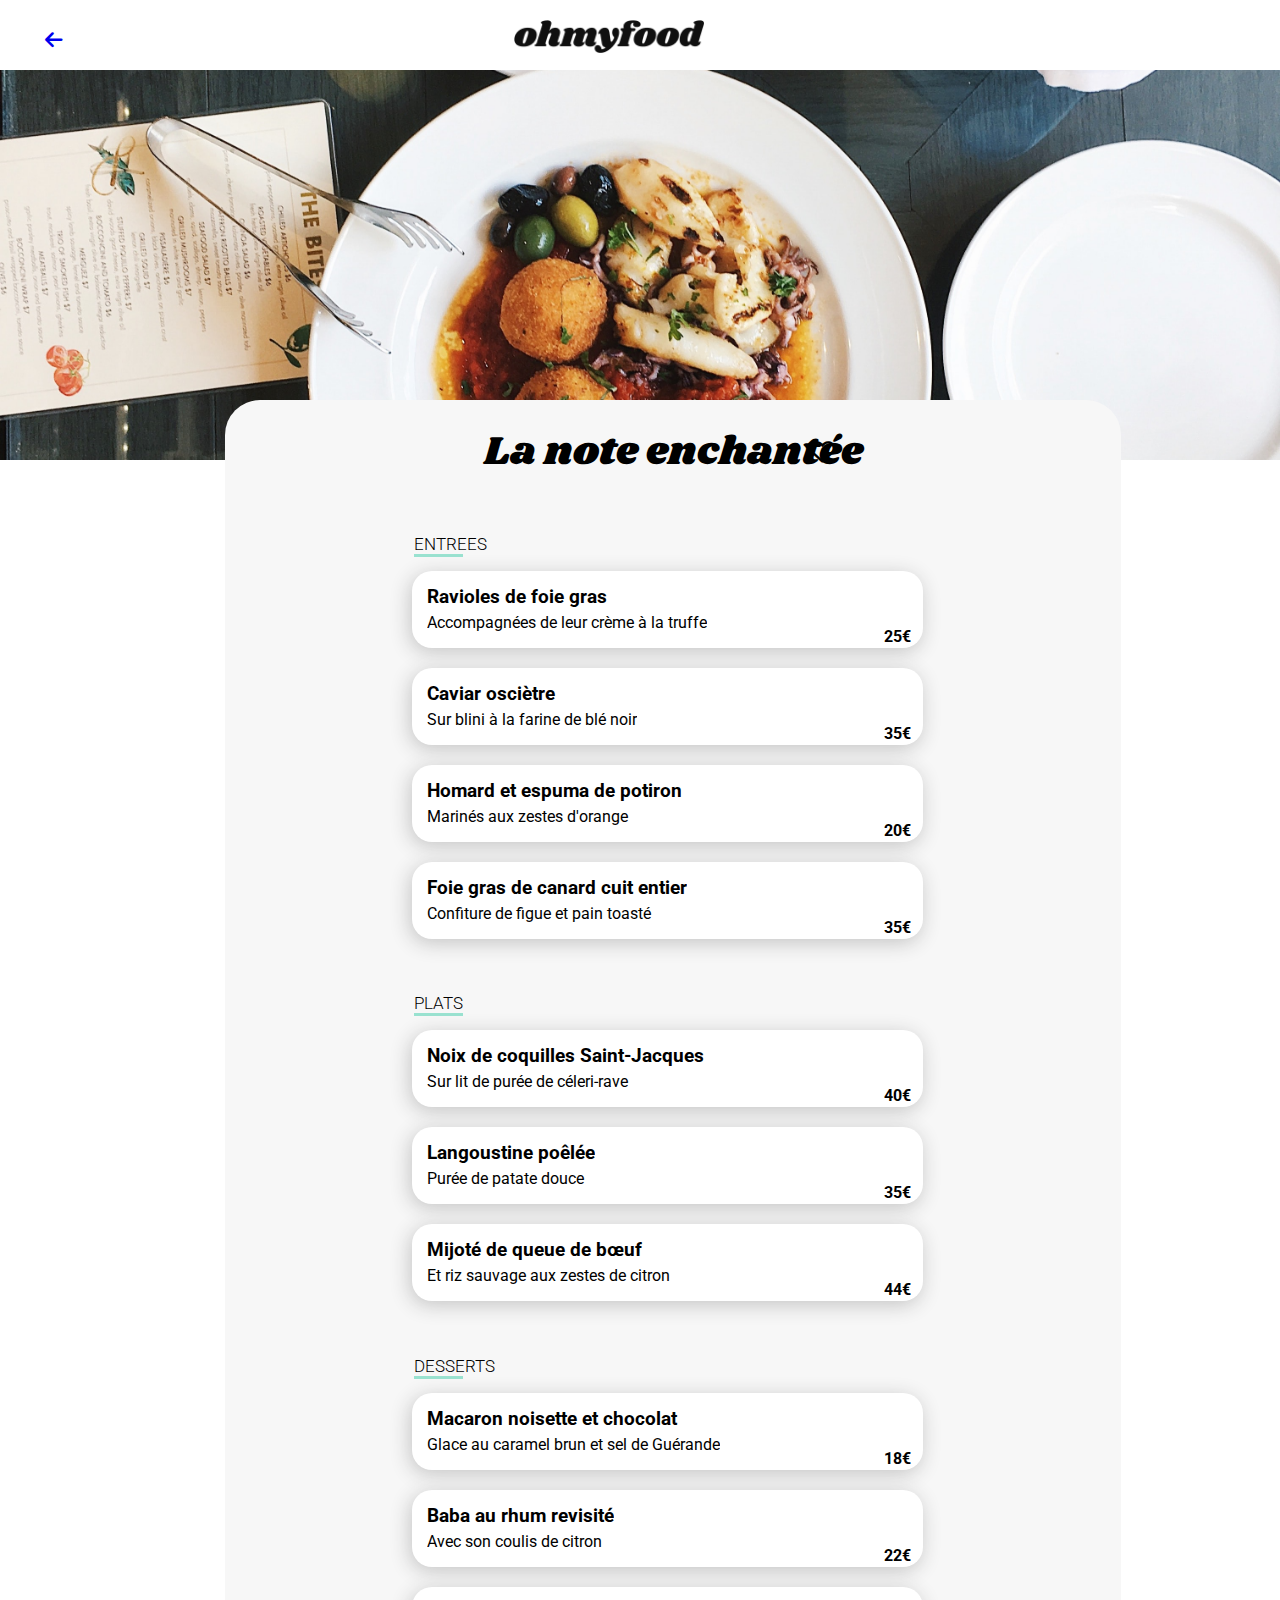
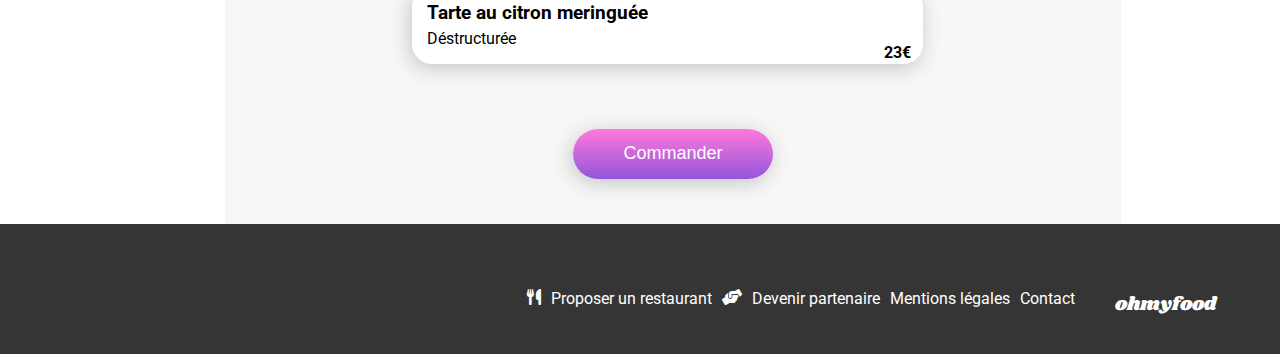
==== commit 5c88f945: "final2" ====
--- a/restaurants/la-note-enchantee.html
+++ b/restaurants/la-note-enchantee.html
@@ -17,7 +17,7 @@
 </head>
 <body>
     <header>
-        <a href="/index.html"><i class="fa-solid fa-arrow-left"></i></a>
+        <a href="../index.html"><i class="fa-solid fa-arrow-left"></i></a>
         <div class="logo">
             <img src="/images/logo/ohmyfood.png" alt="logo ohmyfood">
         </div>
--- a/css/resto-style.css
+++ b/css/resto-style.css
@@ -4,11 +4,11 @@
 
 header {
   display: flex;
-  justify-content: space-evenly;
+  justify-content: space-between;
   align-items: center;
   height: 60px;
   padding-top: 10px;
-  margin-right: 40px;
+  margin: 0px 90px 0px 20px;
 }
 header i {
   font-size: 20px;
@@ -49,6 +49,7 @@
 }
 main .content .resto-titre h1 {
   margin-top: 50px;
+  font-weight: 200;
 }
 main .content .resto-titre .btns-like {
   display: inline-block;
@@ -87,6 +88,7 @@
 main .card-content {
   display: flex;
   flex-direction: column;
+  margin-bottom: 20px;
 }
 main .card-content .titre {
   display: flex;
@@ -96,8 +98,10 @@
   margin-left: 10px;
   border-bottom: 3px solid;
   border-color: #99E2D0;
-  width: 11%;
-  font-size: 17px;
+  width: 13%;
+  font-size: 19px;
+  font-weight: 300;
+  font-family: "roboto", sans-serif;
 }
 main .cards {
   display: flex;
@@ -105,7 +109,7 @@
   justify-content: center;
   margin-left: 8px;
   width: 95%;
-  gap: 15px;
+  gap: 20px;
   font-family: "roboto", sans-serif;
 }
 main .cards .card {
@@ -174,7 +178,7 @@
 main .button {
   display: flex;
   justify-content: center;
-  margin: 40px;
+  margin: 25px 0px 45px 0px;
 }
 main .button .btn {
   display: flex;
@@ -219,13 +223,24 @@
     justify-content: center;
     width: 70%;
     margin: 100px 200px 0px 225px;
-    gap: 50px;
+    gap: 20px;
   }
   main .content .resto-titre {
     font-size: 20px;
   }
   main .content .resto-titre h1 {
-    margin-top: 100px;
+    margin-top: 60px;
+  }
+  main .content .resto-titre .btns-like {
+    top: 6%;
+    right: 28%;
+  }
+  main .content .titre {
+    width: 70%;
+  }
+  main .content .titre h2 {
+    font-size: 17px;
+    font-weight: 300;
   }
   main .content .btns-like {
     display: flex;
@@ -256,9 +271,6 @@
     left: 60px;
     text-decoration: none;
     position: absolute;
-  }
-  main .img-resto {
-    height: auto;
   }
   main .content {
     top: 40%;
@@ -271,8 +283,8 @@
   main .content .btns-like {
     display: flex;
     position: absolute;
-    right: 15%;
-    top: 50px;
+    right: 20%;
+    top: 0px;
   }
   main .content .card-content {
     width: 80%;
